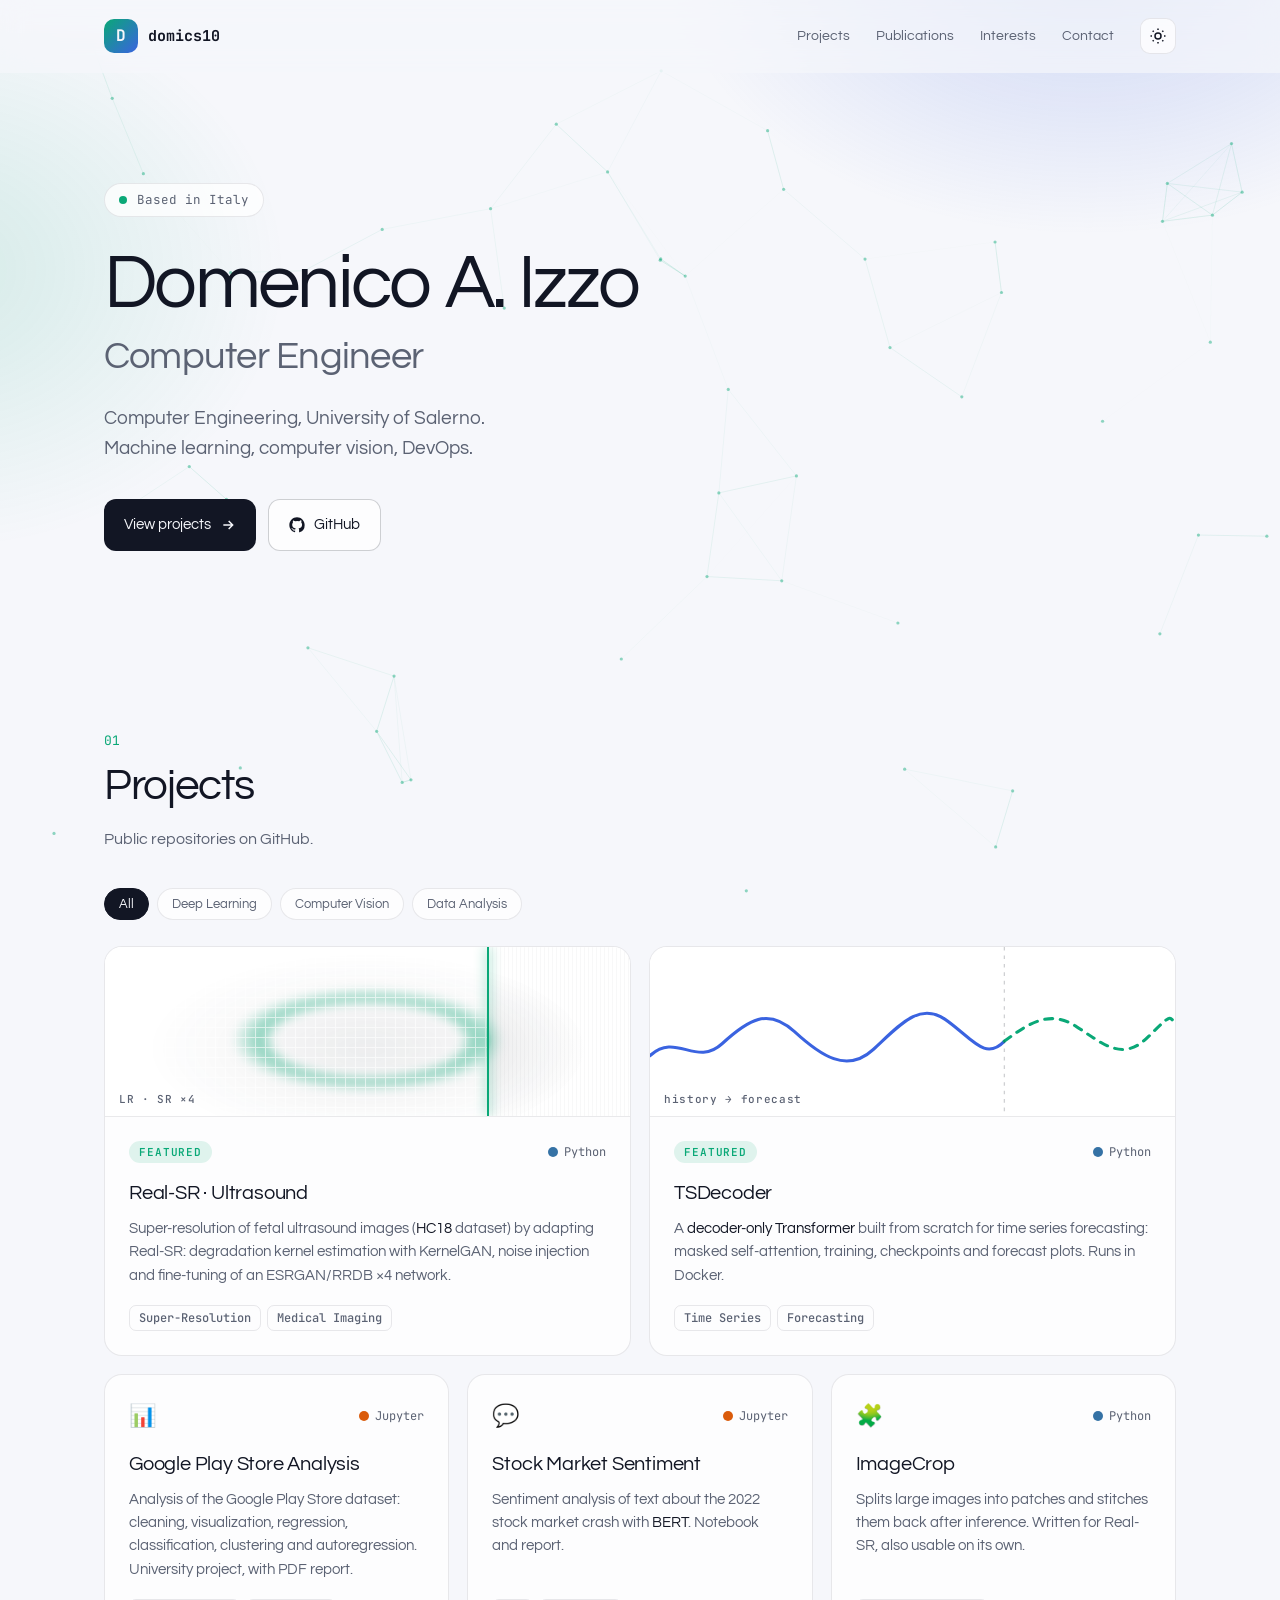
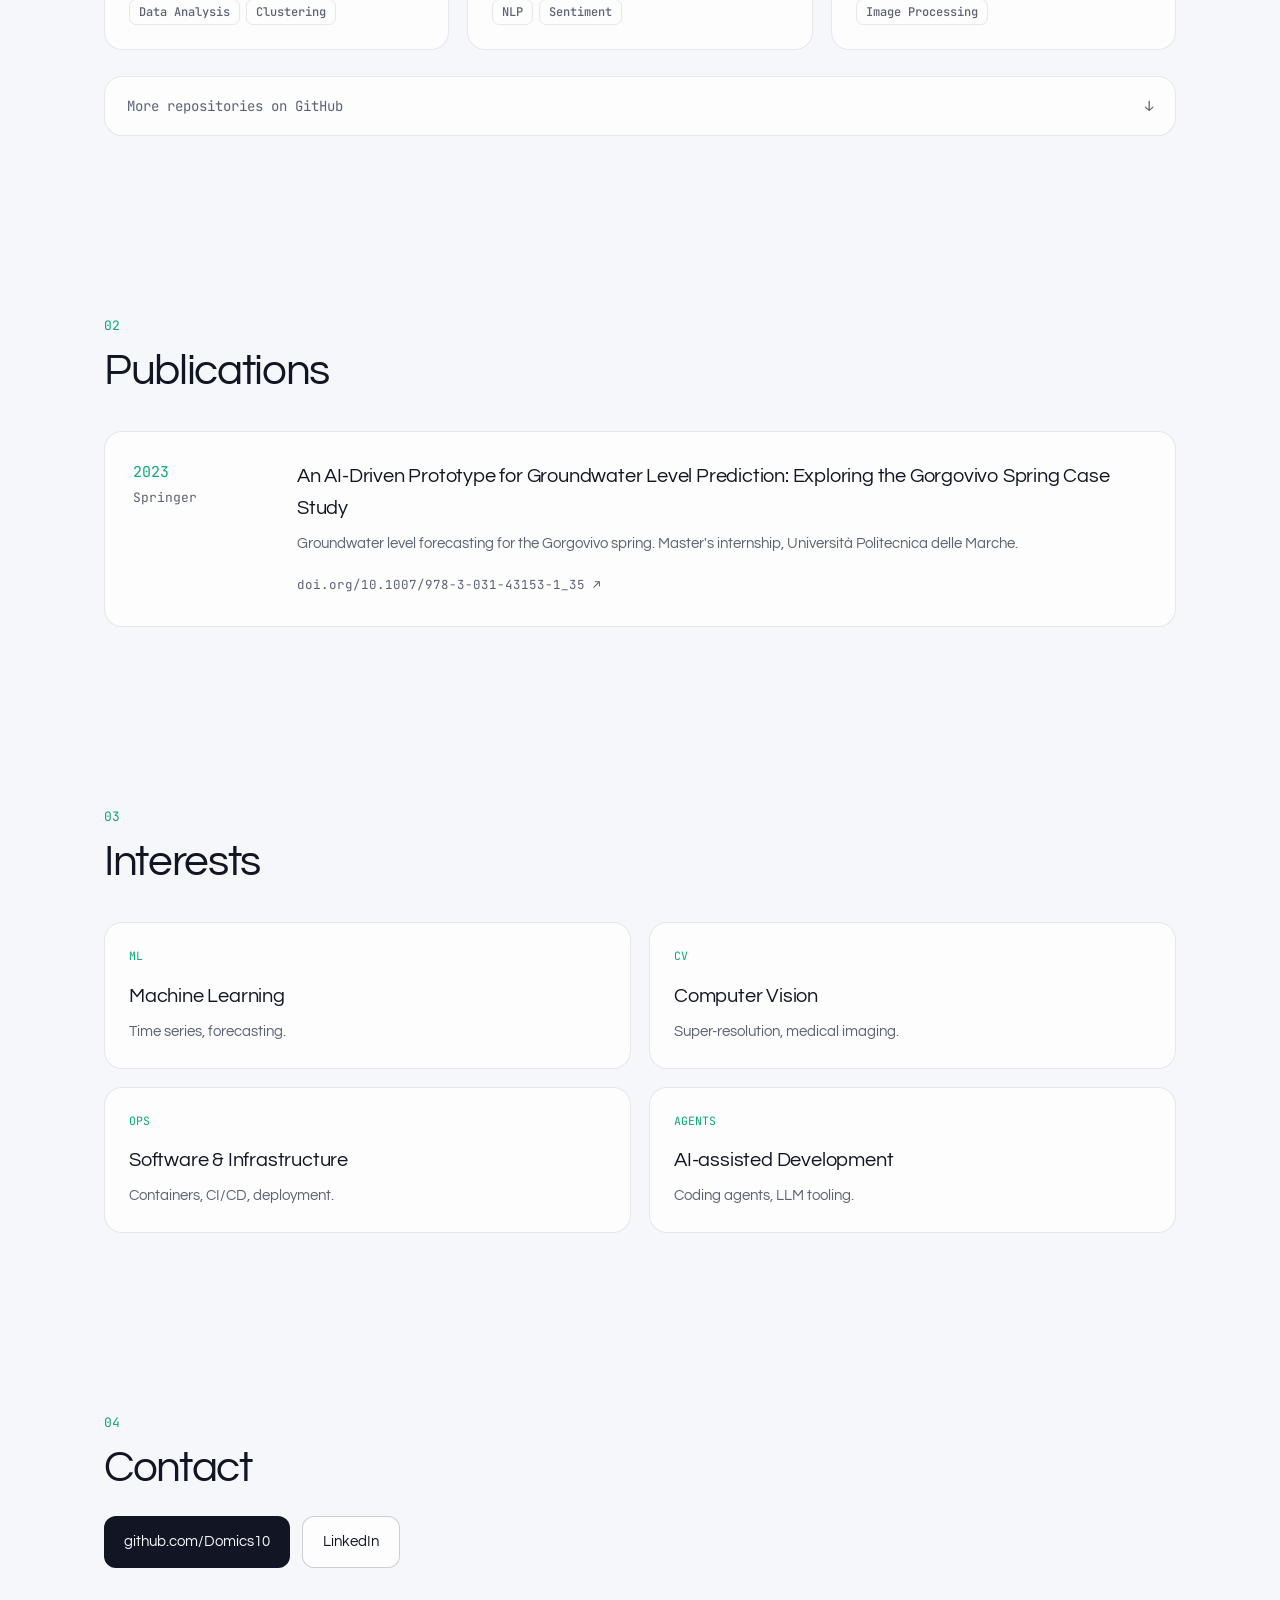
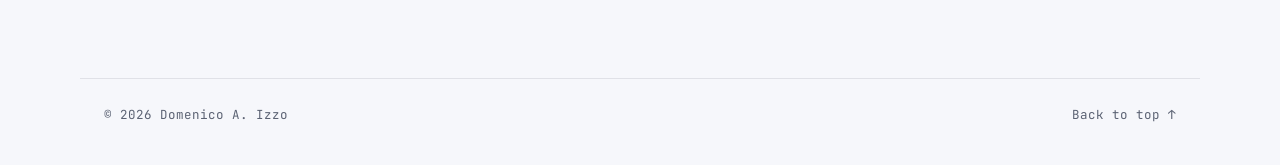
==== index.html @ fef6b691 "Add initial website structure with HTML, CSS, and JavaScript - Created index.html with a complete la" ====
<!doctype html>
<html lang="en">
<head>
  <meta charset="utf-8" />
  <meta name="viewport" content="width=device-width, initial-scale=1" />
  <title>Domenico A. Izzo — Computer Engineer</title>
  <meta name="description" content="Domenico A. Izzo, Computer Engineer. Projects and publications." />
  <meta property="og:title" content="Domenico A. Izzo — Computer Engineer" />
  <meta property="og:description" content="Computer Engineer. Projects and publications." />
  <meta property="og:type" content="website" />
  <meta property="og:url" content="https://domics10.github.io/" />
  <meta name="theme-color" content="#0b0d12" />
  <link rel="icon" href="data:image/svg+xml,%3Csvg xmlns='http://www.w3.org/2000/svg' viewBox='0 0 64 64'%3E%3Crect width='64' height='64' rx='14' fill='%230b0d12'/%3E%3Ctext x='50%25' y='56%25' text-anchor='middle' dominant-baseline='middle' font-family='monospace' font-weight='700' font-size='34' fill='%237cf2c4'%3ED%3C/text%3E%3C/svg%3E" />
  <link rel="preconnect" href="https://fonts.googleapis.com" />
  <link rel="preconnect" href="https://fonts.gstatic.com" crossorigin />
  <link href="https://fonts.googleapis.com/css2?family=Questrial&family=JetBrains+Mono:wght@400;500&display=swap" rel="stylesheet" />
  <link rel="stylesheet" href="styles.css" />
  <script>
    try { const t = localStorage.getItem('theme'); if (t) document.documentElement.dataset.theme = t; } catch (e) {}
  </script>
</head>
<body>
  <canvas id="bg" aria-hidden="true"></canvas>

  <header class="nav">
    <a href="#top" class="logo" aria-label="Home"><span class="logo-mark">D</span><span class="logo-text">domics10</span></a>
    <nav class="nav-links">
      <a href="#projects-section">Projects</a>
      <a href="#publications">Publications</a>
      <a href="#interests">Interests</a>
      <a href="#contact">Contact</a>
      <button id="theme-toggle" class="icon-btn" aria-label="Toggle theme">
        <svg class="i-sun" viewBox="0 0 24 24" width="18" height="18" fill="none" stroke="currentColor" stroke-width="2"><circle cx="12" cy="12" r="4"/><path d="M12 2v2M12 20v2M4.9 4.9l1.4 1.4M17.7 17.7l1.4 1.4M2 12h2M20 12h2M4.9 19.1l1.4-1.4M17.7 6.3l1.4-1.4"/></svg>
        <svg class="i-moon" viewBox="0 0 24 24" width="18" height="18" fill="none" stroke="currentColor" stroke-width="2"><path d="M21 12.8A9 9 0 1 1 11.2 3a7 7 0 0 0 9.8 9.8z"/></svg>
      </button>
    </nav>
  </header>

  <main id="top">
    <!-- HERO -->
    <section class="hero">
      <p class="eyebrow mono"><span class="dot"></span> Based in Italy</p>
      <h1>
        Domenico A. Izzo<br />
        <span class="role">Computer Engineer</span>
      </h1>
      <p class="lead">
        Computer Engineering, University of Salerno.<br />
        Machine learning, computer vision, DevOps.
      </p>
      <div class="cta">
        <a class="btn btn-primary" href="#projects-section">View projects
          <svg viewBox="0 0 24 24" width="16" height="16" fill="none" stroke="currentColor" stroke-width="2.2"><path d="M5 12h14M13 6l6 6-6 6"/></svg>
        </a>
        <a class="btn btn-ghost" href="https://github.com/Domics10" target="_blank" rel="noopener">
          <svg viewBox="0 0 24 24" width="16" height="16" fill="currentColor"><path d="M12 .5C5.7.5.5 5.7.5 12c0 5.1 3.3 9.4 7.9 10.9.6.1.8-.3.8-.6v-2c-3.2.7-3.9-1.5-3.9-1.5-.5-1.3-1.3-1.7-1.3-1.7-1-.7.1-.7.1-.7 1.2.1 1.8 1.2 1.8 1.2 1 1.8 2.8 1.3 3.5 1 .1-.8.4-1.3.7-1.6-2.6-.3-5.3-1.3-5.3-5.7 0-1.3.5-2.3 1.2-3.1-.1-.3-.5-1.5.1-3.1 0 0 1-.3 3.3 1.2a11.5 11.5 0 0 1 6 0C17.3 4.6 18.3 5 18.3 5c.6 1.6.2 2.8.1 3.1.8.8 1.2 1.8 1.2 3.1 0 4.4-2.7 5.4-5.3 5.7.4.4.8 1.1.8 2.2v3.3c0 .3.2.7.8.6A11.5 11.5 0 0 0 23.5 12C23.5 5.7 18.3.5 12 .5z"/></svg>
          GitHub
        </a>
      </div>
    </section>

    <!-- PROGETTI -->
    <section id="projects-section" class="section">
      <div class="section-head">
        <p class="mono kicker">01</p>
        <h2>Projects</h2>
        <p class="muted">Public repositories on GitHub.</p>
      </div>

      <div class="filters" role="tablist" aria-label="Filter projects">
        <button class="chip active" data-filter="all">All</button>
        <button class="chip" data-filter="dl">Deep Learning</button>
        <button class="chip" data-filter="cv">Computer Vision</button>
        <button class="chip" data-filter="data">Data Analysis</button>
      </div>

      <div class="grid" id="projects">
        <a class="card feat" data-tags="dl cv" href="https://github.com/Domics10/Real-SR" target="_blank" rel="noopener">
          <div class="card-visual vis-sr" aria-hidden="true">
            <div class="sr-lo"></div><div class="sr-hi"></div><span class="sr-line"></span>
          </div>
          <div class="card-body">
            <div class="card-top"><span class="badge">Featured</span><span class="mono lang"><i style="--c:#3572A5"></i>Python</span></div>
            <h3>Real-SR · Ultrasound</h3>
            <p>Super-resolution of fetal ultrasound images (<strong>HC18</strong> dataset) by adapting Real-SR: degradation kernel estimation with <em>KernelGAN</em>, noise injection and fine-tuning of an <em>ESRGAN/RRDB ×4</em> network.</p>
            <ul class="tags"><li>Super-Resolution</li><li>Medical Imaging</li></ul>
          </div>
        </a>

        <a class="card feat" data-tags="dl" href="https://github.com/Domics10/TSDecoder" target="_blank" rel="noopener">
          <div class="card-visual vis-ts" aria-hidden="true">
            <svg viewBox="0 0 400 140" preserveAspectRatio="none">
              <path class="ts-hist" d="M0,90 C20,70 35,100 55,80 S90,50 110,70 S150,105 170,85 S205,45 225,60 S255,95 270,78" />
              <path class="ts-pred" d="M270,78 C290,62 305,52 325,66 S360,96 380,74 S395,60 400,62" />
              <line x1="270" y1="0" x2="270" y2="140" class="ts-now" />
            </svg>
          </div>
          <div class="card-body">
            <div class="card-top"><span class="badge">Featured</span><span class="mono lang"><i style="--c:#3572A5"></i>Python</span></div>
            <h3>TSDecoder</h3>
            <p>A <strong>decoder-only Transformer</strong> built from scratch for time series forecasting: masked self-attention, training, checkpoints and forecast plots. Runs in Docker.</p>
            <ul class="tags"><li>Time Series</li><li>Forecasting</li></ul>
          </div>
        </a>

        <a class="card" data-tags="data" href="https://github.com/Domics10/Data-Analysis-Project" target="_blank" rel="noopener">
          <div class="card-body">
            <div class="card-top"><span class="icon">📊</span><span class="mono lang"><i style="--c:#DA5B0B"></i>Jupyter</span></div>
            <h3>Google Play Store Analysis</h3>
            <p>Analysis of the Google Play Store dataset: cleaning, visualization, regression, classification, clustering and autoregression. University project, with PDF report.</p>
            <ul class="tags"><li>Data Analysis</li><li>Clustering</li></ul>
          </div>
        </a>

        <a class="card" data-tags="dl data" href="https://github.com/Domics10/Sentimental-Analysis" target="_blank" rel="noopener">
          <div class="card-body">
            <div class="card-top"><span class="icon">💬</span><span class="mono lang"><i style="--c:#DA5B0B"></i>Jupyter</span></div>
            <h3>Stock Market Sentiment</h3>
            <p>Sentiment analysis of text about the 2022 stock market crash with <strong>BERT</strong>. Notebook and report.</p>
            <ul class="tags"><li>NLP</li><li>Sentiment</li></ul>
          </div>
        </a>

        <a class="card" data-tags="cv" href="https://github.com/Domics10/ImageCrop" target="_blank" rel="noopener">
          <div class="card-body">
            <div class="card-top"><span class="icon">🧩</span><span class="mono lang"><i style="--c:#3572A5"></i>Python</span></div>
            <h3>ImageCrop</h3>
            <p>Splits large images into patches and stitches them back after inference. Written for Real-SR, also usable on its own.</p>
            <ul class="tags"><li>Image Processing</li></ul>
          </div>
        </a>
      </div>

      <details class="more">
        <summary class="mono">More repositories on GitHub <span class="chev">↓</span></summary>
        <div id="more-repos" class="more-list"><p class="muted">Loading…</p></div>
      </details>
    </section>

    <!-- PUBBLICAZIONI -->
    <section id="publications" class="section">
      <div class="section-head">
        <p class="mono kicker">02</p>
        <h2>Publications</h2>
      </div>
      <a class="pub" href="https://doi.org/10.1007/978-3-031-43153-1_35" target="_blank" rel="noopener">
        <div class="pub-meta mono">
          <span>2023</span>
          <span>Springer</span>
        </div>
        <div class="pub-body">
          <h3>An AI-Driven Prototype for Groundwater Level Prediction: Exploring the Gorgovivo Spring Case Study</h3>
          <p class="muted">Groundwater level forecasting for the Gorgovivo spring. Master's internship, Università Politecnica delle Marche.</p>
          <span class="pub-link mono">doi.org/10.1007/978-3-031-43153-1_35 ↗</span>
        </div>
      </a>
    </section>

    <!-- INTERESSI -->
    <section id="interests" class="section">
      <div class="section-head">
        <p class="mono kicker">03</p>
        <h2>Interests</h2>
      </div>
      <div class="skills">
        <div class="skill-card">
          <span class="mono kicker">ML</span>
          <h3>Machine Learning</h3>
          <p class="muted">Time series, forecasting.</p>
        </div>
        <div class="skill-card">
          <span class="mono kicker">CV</span>
          <h3>Computer Vision</h3>
          <p class="muted">Super-resolution, medical imaging.</p>
        </div>
        <div class="skill-card">
          <span class="mono kicker">OPS</span>
          <h3>Software &amp; Infrastructure</h3>
          <p class="muted">Containers, CI/CD, deployment.</p>
        </div>
        <div class="skill-card">
          <span class="mono kicker">AGENTS</span>
          <h3>AI-assisted Development</h3>
          <p class="muted">Coding agents, LLM tooling.</p>
        </div>
      </div>
    </section>

    <!-- CONTATTI -->
    <section id="contact" class="section contact">
      <p class="mono kicker">04</p>
      <h2>Contact</h2>
            <div class="cta">
        <a class="btn btn-primary" href="https://github.com/Domics10" target="_blank" rel="noopener">github.com/Domics10</a>
        <a class="btn btn-ghost" href="https://www.linkedin.com/in/domenico-a-izzo-b44796218" target="_blank" rel="noopener">LinkedIn</a>
        <!-- <a class="btn btn-ghost" href="mailto:YOUR@EMAIL">Email</a> -->
      </div>
    </section>
  </main>

  <footer class="footer mono">
    <span>© <span id="year"></span> Domenico A. Izzo</span>
    <a href="#top">Back to top ↑</a>
  </footer>

  <script src="script.js"></script>
</body>
</html>
---- styles.css ----
:root {
  --bg: #0b0d12;
  --bg-2: #11141b;
  --card: rgba(255, 255, 255, 0.035);
  --card-hover: rgba(255, 255, 255, 0.06);
  --border: rgba(255, 255, 255, 0.08);
  --border-strong: rgba(255, 255, 255, 0.16);
  --text: #e8ebf2;
  --muted: #9097a6;
  --accent: #7cf2c4;
  --accent-2: #7aa2ff;
  --accent-3: #c792ea;
  --shadow: 0 20px 60px -20px rgba(0, 0, 0, 0.6);
  --radius: 18px;
  --maxw: 1120px;
  --font: "Questrial", system-ui, -apple-system, Segoe UI, Roboto, sans-serif;
  --mono: "JetBrains Mono", ui-monospace, SFMono-Regular, Menlo, monospace;
  color-scheme: dark;
}

:root[data-theme="light"] {
  --bg: #f6f7fb;
  --bg-2: #ffffff;
  --card: rgba(255, 255, 255, 0.75);
  --card-hover: #ffffff;
  --border: rgba(15, 20, 35, 0.09);
  --border-strong: rgba(15, 20, 35, 0.2);
  --text: #121624;
  --muted: #5b6273;
  --accent: #0aa877;
  --accent-2: #3a63e0;
  --accent-3: #8a4fd1;
  --shadow: 0 20px 50px -25px rgba(20, 30, 60, 0.25);
  color-scheme: light;
}

* { box-sizing: border-box; }
html { scroll-behavior: smooth; }
body {
  margin: 0;
  font-synthesis: none;
  font-family: var(--font);
  background: var(--bg);
  color: var(--text);
  line-height: 1.6;
  -webkit-font-smoothing: antialiased;
  overflow-x: hidden;
  transition: background 0.3s, color 0.3s;
}
a { color: inherit; text-decoration: none; }
.mono { font-family: var(--mono); }
.muted { color: var(--muted); }
strong { color: var(--text); font-weight: 400; }

#bg {
  position: fixed; inset: 0; width: 100%; height: 100%;
  z-index: -1; pointer-events: none;
}
body::before {
  content: ""; position: fixed; inset: 0; z-index: -2; pointer-events: none;
  background:
    radial-gradient(600px 400px at 85% -5%, color-mix(in srgb, var(--accent-2) 22%, transparent), transparent 70%),
    radial-gradient(500px 400px at -5% 30%, color-mix(in srgb, var(--accent) 14%, transparent), transparent 70%);
}

/* NAV */
.nav {
  position: sticky; top: 0; z-index: 10;
  display: flex; align-items: center; justify-content: space-between;
  padding: 18px max(24px, calc((100% - var(--maxw)) / 2 + 24px));
  backdrop-filter: blur(14px); -webkit-backdrop-filter: blur(14px);
  background: color-mix(in srgb, var(--bg) 70%, transparent);
  border-bottom: 1px solid transparent;
  transition: border-color 0.3s;
}
.nav.scrolled { border-bottom-color: var(--border); }
.logo { display: flex; align-items: center; gap: 10px; font-weight: 700; }
.logo-mark {
  display: grid; place-items: center; width: 34px; height: 34px; border-radius: 10px;
  font-family: var(--mono); color: var(--bg);
  background: linear-gradient(135deg, var(--accent), var(--accent-2));
}
.logo-text { font-family: var(--mono); font-size: 15px; }
.nav-links { display: flex; align-items: center; gap: 26px; font-size: 14px; color: var(--muted); }
.nav-links a { transition: color 0.2s; }
.nav-links a:hover { color: var(--text); }
.icon-btn {
  display: grid; place-items: center; width: 36px; height: 36px; border-radius: 10px;
  border: 1px solid var(--border); background: var(--card); color: var(--text); cursor: pointer;
}
.icon-btn:hover { border-color: var(--border-strong); }
.i-sun { display: none; }
:root[data-theme="light"] .i-sun { display: block; }
:root[data-theme="light"] .i-moon { display: none; }

main { max-width: var(--maxw); margin: 0 auto; padding: 0 24px; }

/* HERO */
.hero { padding: 110px 0 90px; }
.eyebrow {
  display: inline-flex; align-items: center; gap: 10px; margin: 0 0 28px;
  padding: 6px 14px; border-radius: 999px; font-size: 12.5px; color: var(--muted);
  border: 1px solid var(--border); background: var(--card);
}
.dot { width: 8px; height: 8px; border-radius: 50%; background: var(--accent); box-shadow: 0 0 0 0 var(--accent); animation: pulse 2s infinite; }
@keyframes pulse { 0% { box-shadow: 0 0 0 0 color-mix(in srgb, var(--accent) 60%, transparent); } 70% { box-shadow: 0 0 0 10px transparent; } 100% { box-shadow: 0 0 0 0 transparent; } }
h1 {
  font-size: clamp(38px, 6.4vw, 76px); line-height: 1.05; letter-spacing: -0.035em;
  font-weight: 400; margin: 0 0 26px;
}
.grad {
  background: linear-gradient(100deg, var(--accent), var(--accent-2) 55%, var(--accent-3));
  -webkit-background-clip: text; background-clip: text; color: transparent;
}
.role { display: block; margin-top: 12px; font-size: 0.5em; font-weight: 400; letter-spacing: -0.02em; color: var(--muted); }
.typed { color: var(--muted); }
.caret { color: var(--accent); animation: blink 1s steps(1) infinite; }
@keyframes blink { 50% { opacity: 0; } }
.lead { max-width: 620px; font-size: clamp(16px, 1.9vw, 19px); color: var(--muted); margin: 0 0 36px; }
.cta { display: flex; flex-wrap: wrap; gap: 12px; }
.cta.center { justify-content: center; }
.btn {
  display: inline-flex; align-items: center; gap: 9px; padding: 13px 20px; border-radius: 12px;
  font-weight: 400; font-size: 15px; transition: transform 0.2s, box-shadow 0.2s, border-color 0.2s, background 0.2s;
}
.btn:hover { transform: translateY(-2px); }
.btn-primary { background: var(--text); color: var(--bg); }
.btn-primary:hover { box-shadow: 0 10px 30px -10px color-mix(in srgb, var(--accent) 70%, transparent); }
.btn-ghost { border: 1px solid var(--border-strong); background: var(--card); }
.btn-ghost:hover { border-color: var(--accent); }
.stats {
  display: grid; grid-template-columns: repeat(3, minmax(0, 1fr)); gap: 1px; margin: 64px 0 0;
  max-width: 640px; border: 1px solid var(--border); border-radius: var(--radius); overflow: hidden;
  background: var(--border);
}
.stats > div { background: var(--bg-2); padding: 18px 20px; }
.stats dt { font-size: 11.5px; color: var(--muted); text-transform: uppercase; letter-spacing: 0.08em; }
.stats dd { margin: 6px 0 0; font-size: 20px; font-weight: 400; }

/* SECTIONS */
.section { padding: 90px 0; }
.section-head { margin-bottom: 36px; }
.kicker { color: var(--accent); font-size: 13px; margin: 0 0 10px; }
h2 { font-size: clamp(30px, 4vw, 44px); letter-spacing: -0.03em; margin: 0 0 10px; line-height: 1.1; }
h2, h3 { font-weight: 400; }
h3 { margin: 0 0 8px; font-size: 20px; letter-spacing: -0.01em; }

.filters { display: flex; flex-wrap: wrap; gap: 8px; margin-bottom: 26px; }
.chip {
  font: 400 13px var(--font); color: var(--muted); cursor: pointer;
  padding: 8px 14px; border-radius: 999px; border: 1px solid var(--border); background: var(--card);
  transition: all 0.2s;
}
.chip:hover { color: var(--text); border-color: var(--border-strong); }
.chip.active { color: var(--bg); background: var(--text); border-color: var(--text); }

/* CARDS */
.grid { display: grid; grid-template-columns: repeat(6, minmax(0, 1fr)); gap: 18px; }
.card {
  grid-column: span 2; position: relative; display: flex; flex-direction: column;
  border: 1px solid var(--border); border-radius: var(--radius); background: var(--card);
  overflow: hidden; isolation: isolate;
  transition: transform 0.35s cubic-bezier(.2,.8,.2,1), border-color 0.3s, background 0.3s, box-shadow 0.3s, opacity 0.3s;
}
.card.feat { grid-column: span 3; }
.card::after {
  content: ""; position: absolute; inset: 0; z-index: -1; opacity: 0; transition: opacity 0.3s;
  background: radial-gradient(400px circle at var(--mx, 50%) var(--my, 50%), color-mix(in srgb, var(--accent) 12%, transparent), transparent 60%);
}
.card:hover { transform: translateY(-4px); border-color: var(--border-strong); background: var(--card-hover); box-shadow: var(--shadow); }
.card:hover::after { opacity: 1; }
.card.hidden { display: none; }
.card-body { padding: 24px; display: flex; flex-direction: column; flex: 1; }
.card-body p { color: var(--muted); font-size: 14.5px; margin: 0 0 18px; flex: 1; }
.card-top { display: flex; align-items: center; justify-content: space-between; margin-bottom: 14px; }
.badge {
  font: 600 11px var(--mono); text-transform: uppercase; letter-spacing: 0.08em;
  color: var(--accent); padding: 4px 10px; border-radius: 999px;
  background: color-mix(in srgb, var(--accent) 12%, transparent);
}
.icon { font-size: 22px; }
.lang { font-size: 12px; color: var(--muted); display: inline-flex; align-items: center; gap: 6px; }
.lang i { width: 10px; height: 10px; border-radius: 50%; background: var(--c); display: inline-block; }
.card h3::after { content: " ↗"; color: var(--muted); opacity: 0; transition: opacity 0.2s; }
.card:hover h3::after { opacity: 1; }
.tags { display: flex; flex-wrap: wrap; gap: 6px; list-style: none; padding: 0; margin: 0; }
.tags li {
  font: 500 12px var(--mono); color: var(--muted);
  padding: 4px 9px; border-radius: 7px; border: 1px solid var(--border);
}

/* card visuals */
.card-visual { height: 170px; position: relative; overflow: hidden; border-bottom: 1px solid var(--border); background: var(--bg-2); }
.vis-sr .sr-lo, .vis-sr .sr-hi { position: absolute; inset: 0; }
.vis-sr .sr-hi {
  background:
    radial-gradient(ellipse 34% 40% at 50% 55%, transparent 58%, color-mix(in srgb, var(--accent) 85%, transparent) 60%, color-mix(in srgb, var(--accent) 30%, transparent) 64%, transparent 70%),
    radial-gradient(ellipse 60% 80% at 50% 60%, color-mix(in srgb, var(--text) 10%, transparent), transparent 70%),
    repeating-linear-gradient(90deg, transparent 0 3px, color-mix(in srgb, var(--text) 3%, transparent) 3px 4px);
  clip-path: inset(0 0 0 var(--split, 50%));
  transition: clip-path 0.1s linear;
}
.vis-sr .sr-lo {
  background:
    conic-gradient(from 0deg at 50% 50%, transparent, transparent),
    radial-gradient(ellipse 34% 40% at 50% 55%, transparent 52%, color-mix(in srgb, var(--accent) 45%, transparent) 60%, transparent 76%),
    radial-gradient(ellipse 60% 80% at 50% 60%, color-mix(in srgb, var(--text) 8%, transparent), transparent 70%);
  filter: blur(5px);
}
.vis-sr::before {
  content: ""; position: absolute; inset: 0; z-index: 1; pointer-events: none;
  background-image: linear-gradient(var(--bg-2) 1px, transparent 1px), linear-gradient(90deg, var(--bg-2) 1px, transparent 1px);
  background-size: 10px 10px; opacity: 0.6;
  clip-path: inset(0 calc(100% - var(--split, 50%)) 0 0);
}
.sr-line { position: absolute; top: 0; bottom: 0; left: var(--split, 50%); width: 2px; background: var(--accent); z-index: 2; box-shadow: 0 0 12px var(--accent); }
.vis-sr::after {
  content: "LR  ·  SR ×4"; position: absolute; left: 14px; bottom: 10px; z-index: 3;
  font: 500 11px var(--mono); color: var(--muted); letter-spacing: 0.06em;
}
.vis-ts svg { width: 100%; height: 100%; }
.vis-ts path { fill: none; stroke-width: 2.5; stroke-linecap: round; }
.ts-hist { stroke: var(--accent-2); }
.ts-pred { stroke: var(--accent); stroke-dasharray: 6 6; animation: dash 1.2s linear infinite; }
@keyframes dash { to { stroke-dashoffset: -12; } }
.ts-now { stroke: var(--border-strong); stroke-dasharray: 3 4; }
.vis-ts::after {
  content: "history  →  forecast"; position: absolute; left: 14px; bottom: 10px;
  font: 500 11px var(--mono); color: var(--muted); letter-spacing: 0.06em;
}

/* more repos */
.more { margin-top: 26px; border: 1px solid var(--border); border-radius: var(--radius); background: var(--card); }
.more summary { cursor: pointer; padding: 18px 22px; list-style: none; font-size: 14px; color: var(--muted); display: flex; justify-content: space-between; }
.more summary::-webkit-details-marker { display: none; }
.more[open] .chev { transform: rotate(180deg); }
.chev { transition: transform 0.2s; }
.more-list { padding: 0 22px 18px; display: grid; gap: 2px; }
.repo-row {
  display: grid; grid-template-columns: 1fr auto; gap: 4px 16px; padding: 12px 0;
  border-top: 1px solid var(--border);
}
.repo-row .name { font-weight: 400; }
.repo-row .name:hover { color: var(--accent); }
.repo-row .desc { grid-column: 1 / -1; color: var(--muted); font-size: 14px; }
.repo-row .meta { font: 12px var(--mono); color: var(--muted); }

/* skills */
.skills { display: grid; grid-template-columns: repeat(2, minmax(0, 1fr)); gap: 18px; }
.skill-card .kicker { display: block; font-size: 11.5px; margin-bottom: 14px; }
.skill-card p { margin: 0; font-size: 15px; }
.skill-card { padding: 24px; border: 1px solid var(--border); border-radius: var(--radius); background: var(--card); }
.skill-card h3 { font-size: 20px; margin-bottom: 8px; }

/* publications */
.pub {
  display: grid; grid-template-columns: 140px 1fr; gap: 24px; padding: 28px;
  border: 1px solid var(--border); border-radius: var(--radius); background: var(--card);
  transition: transform 0.3s, border-color 0.3s, background 0.3s;
}
.pub:hover { transform: translateY(-3px); border-color: var(--border-strong); background: var(--card-hover); }
.pub-meta { display: flex; flex-direction: column; gap: 4px; font-size: 13px; color: var(--muted); }
.pub-meta span:first-child { color: var(--accent); font-size: 15px; }
.pub-body p { margin: 0 0 16px; font-size: 15px; }
.pub-link { font-size: 12.5px; color: var(--muted); }
.pub:hover .pub-link { color: var(--accent); }
@media (max-width: 640px) { .pub { grid-template-columns: 1fr; gap: 10px; padding: 22px; } .pub-meta { flex-direction: row; gap: 12px; } }

/* contact */
.contact { padding: 90px 0 110px; }
.contact h2 { margin-bottom: 24px; }
.contact .muted { margin: 0 0 30px; }

.footer {
  max-width: var(--maxw); margin: 0 auto; padding: 26px 24px 40px;
  display: flex; justify-content: space-between; font-size: 12.5px; color: var(--muted);
  border-top: 1px solid var(--border);
}
.footer a:hover { color: var(--text); }

/* reveal */
.reveal { opacity: 0; transform: translateY(18px); transition: opacity 0.7s ease, transform 0.7s ease; }
.reveal.in { opacity: 1; transform: none; }

/* responsive */
@media (max-width: 900px) {
  .card, .card.feat { grid-column: span 3; }
  .skills { grid-template-columns: 1fr; }
}
@media (max-width: 640px) {
  .nav { padding: 14px 16px; }
  main { padding: 0 16px; }
  .nav-links { gap: 14px; }
  .nav-links a:not(:last-of-type) { display: none; }
  .logo-text { display: none; }
  .hero { padding: 64px 0 60px; }
  .br-lg { display: none; }
  .grid { grid-template-columns: 1fr; }
  .card, .card.feat { grid-column: auto; }
  .stats > div { padding: 14px; }
  .stats dd { font-size: 16px; }
  .section { padding: 64px 0; }
  .footer { padding: 22px 16px 32px; }
}
@media (prefers-reduced-motion: reduce) {
  *, *::before, *::after { animation: none !important; transition: none !important; }
  html { scroll-behavior: auto; }
  .reveal { opacity: 1; transform: none; }
}
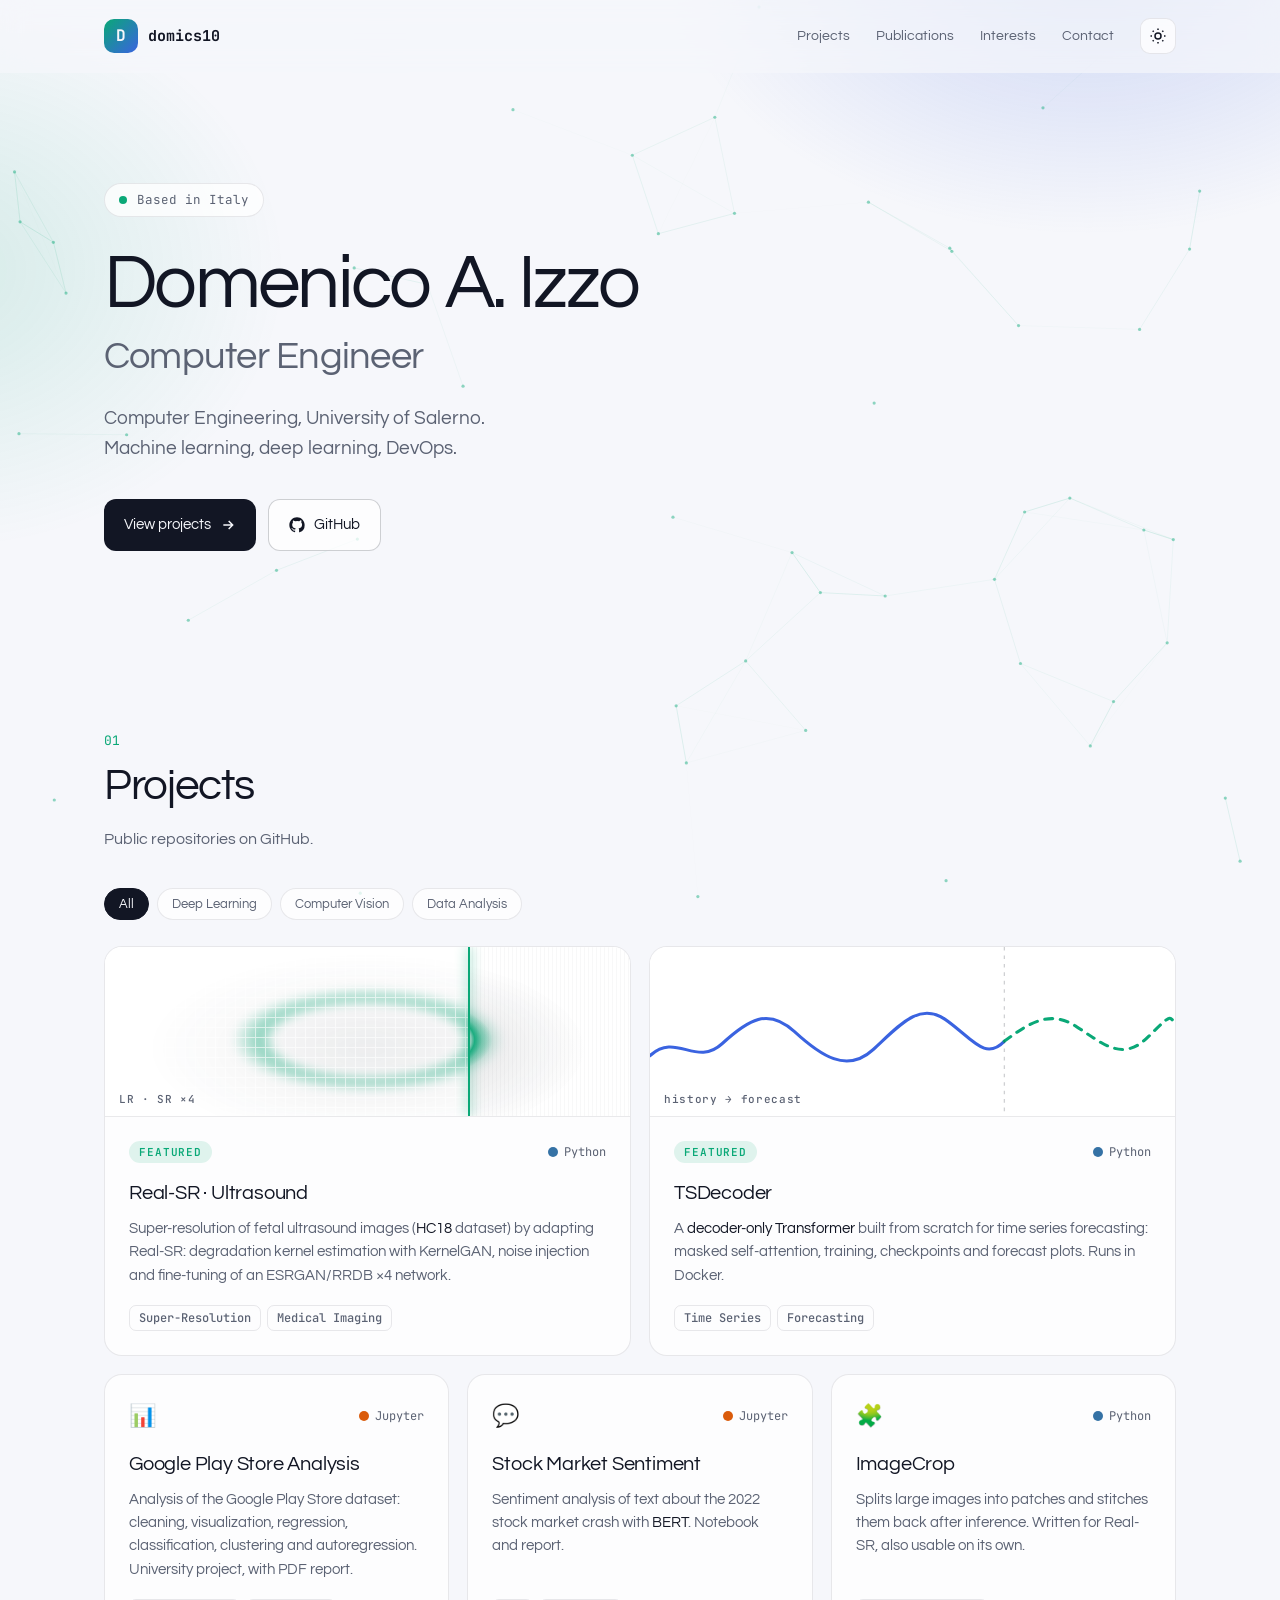
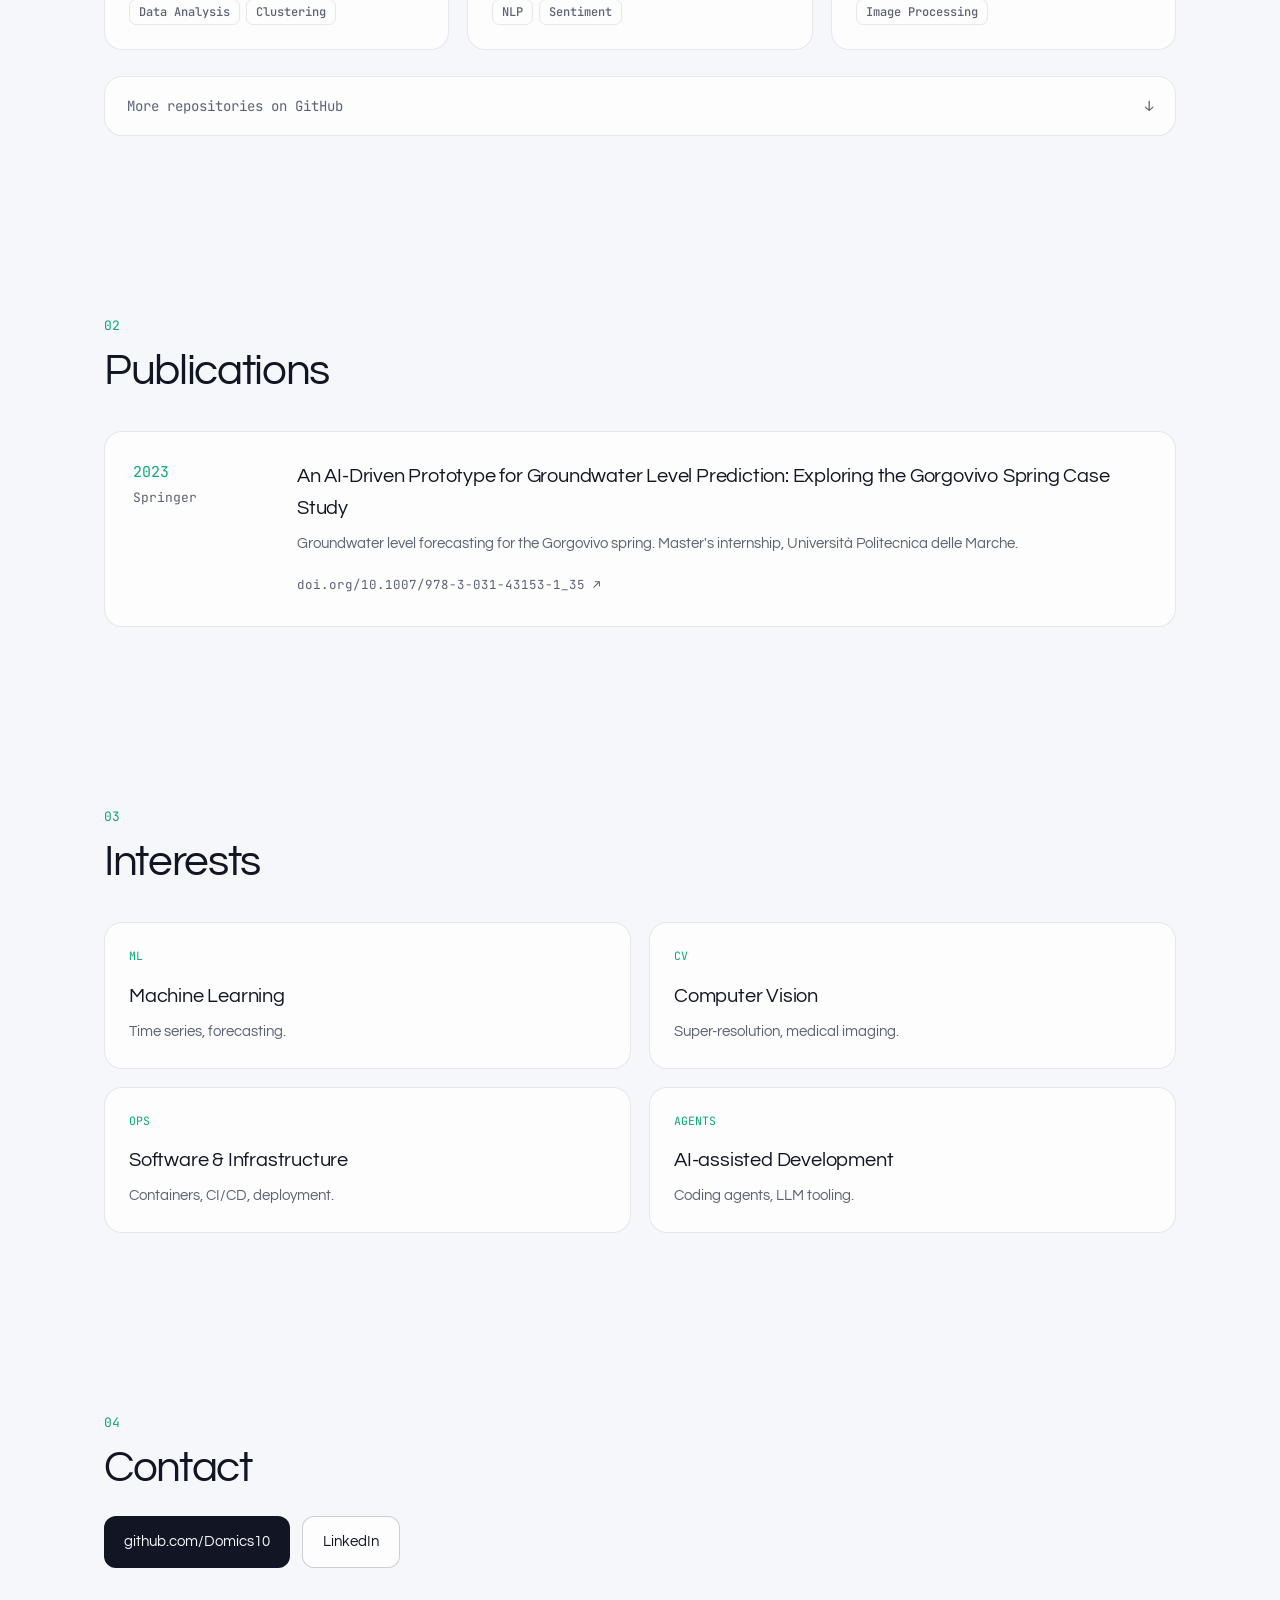
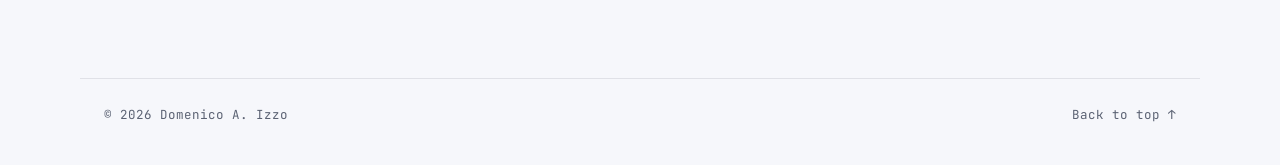
==== commit 1a31df38: "Update description in hero section to reflect deep learning focus" ====
--- a/index.html
+++ b/index.html
@@ -46,7 +46,7 @@
       </h1>
       <p class="lead">
         Computer Engineering, University of Salerno.<br />
-        Machine learning, computer vision, DevOps.
+        Machine learning, deep learning, DevOps.
       </p>
       <div class="cta">
         <a class="btn btn-primary" href="#projects-section">View projects
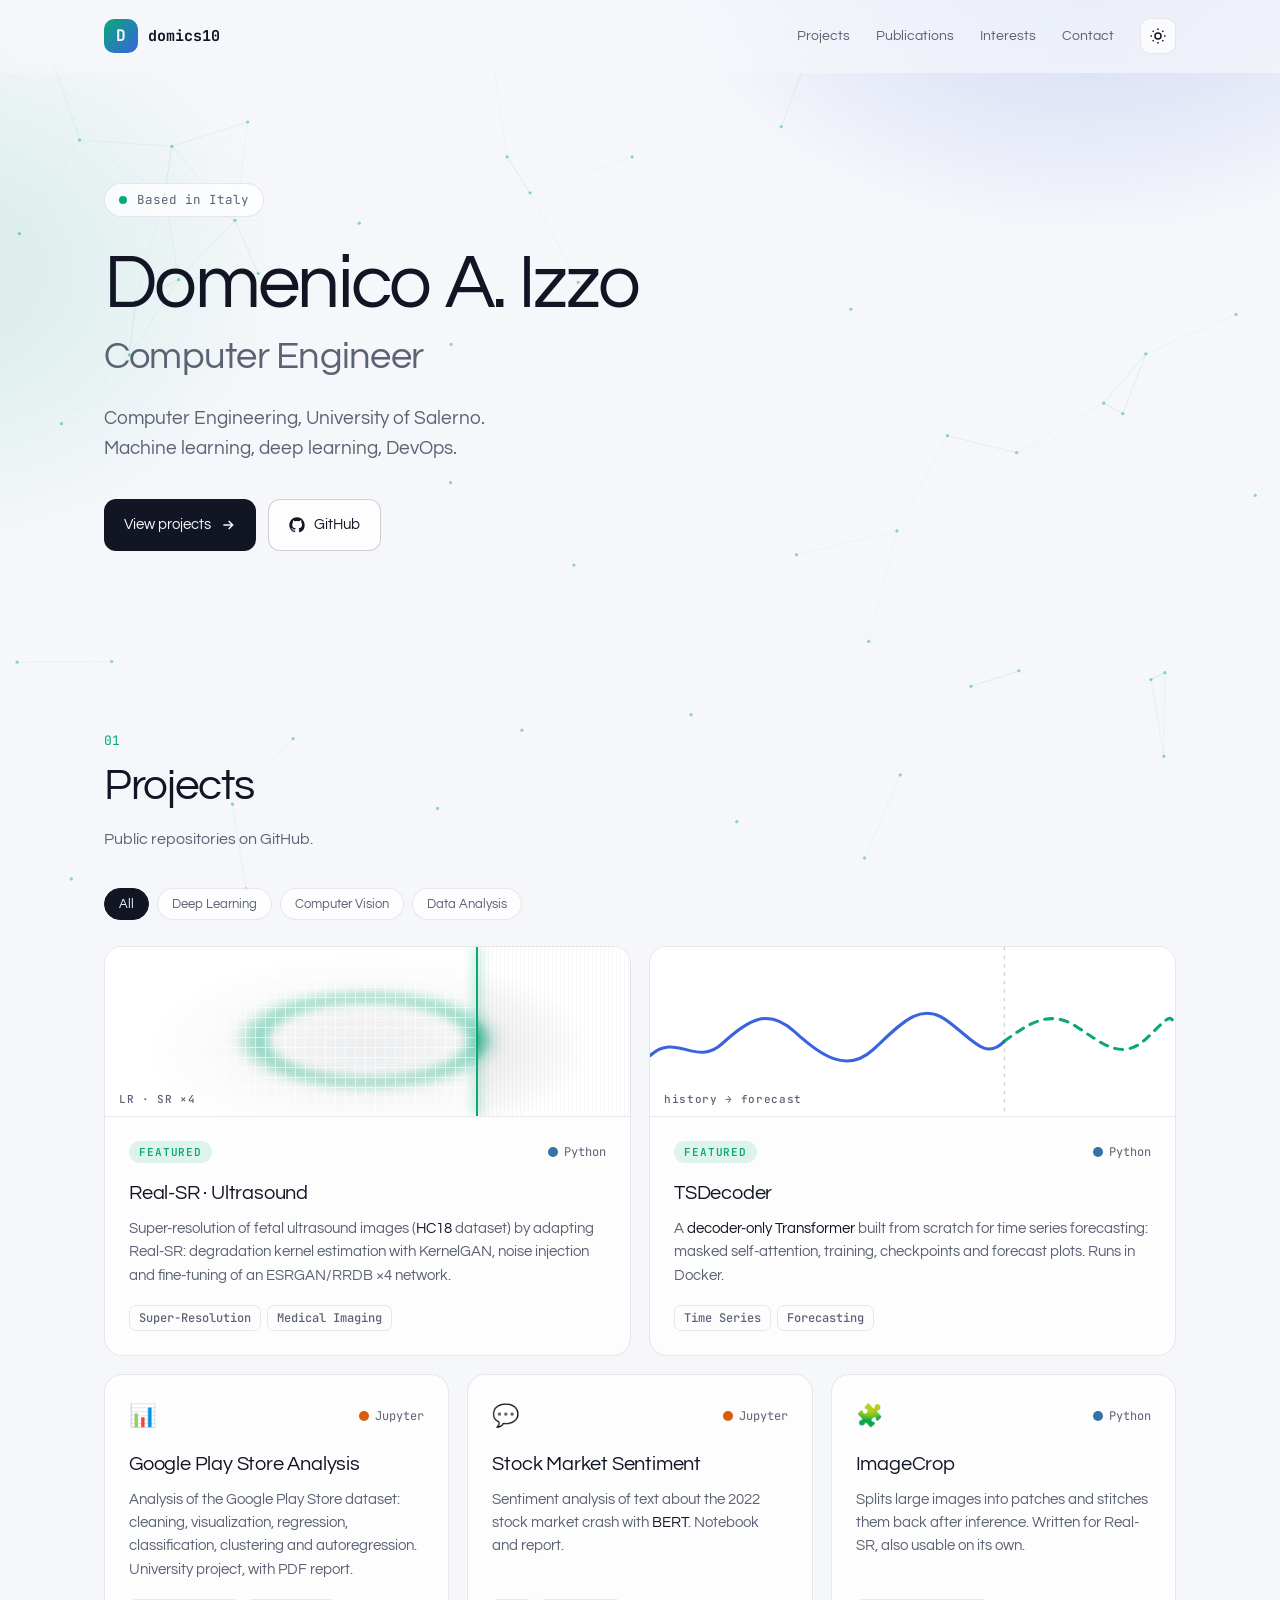
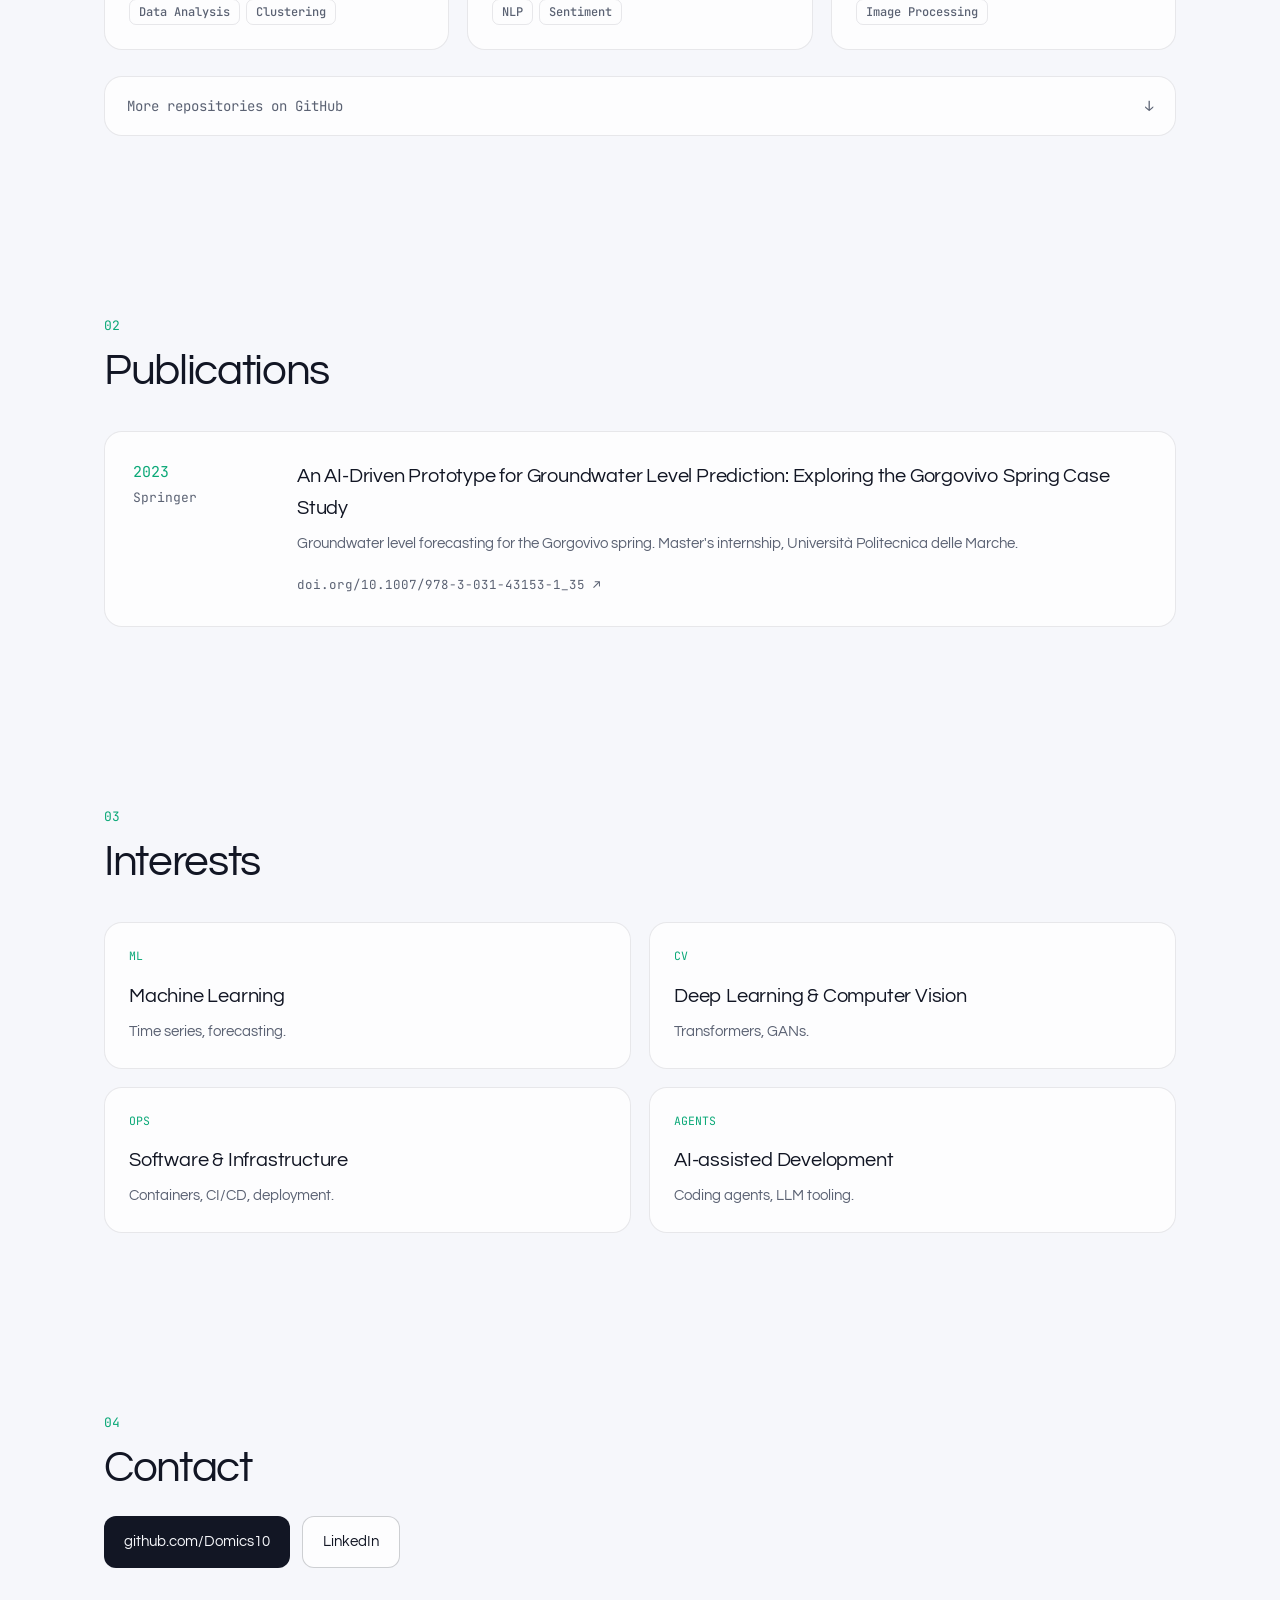
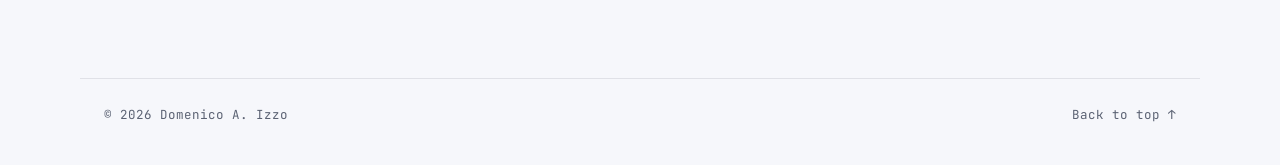
==== commit 367e932b: "Aggiorna le competenze in Deep Learning e Computer Vision nella sezione delle abilità" ====
--- a/index.html
+++ b/index.html
@@ -170,8 +170,8 @@
         </div>
         <div class="skill-card">
           <span class="mono kicker">CV</span>
-          <h3>Computer Vision</h3>
-          <p class="muted">Super-resolution, medical imaging.</p>
+          <h3>Deep Learning & Computer Vision</h3>
+          <p class="muted">Transformers, GANs.</p>
         </div>
         <div class="skill-card">
           <span class="mono kicker">OPS</span>
